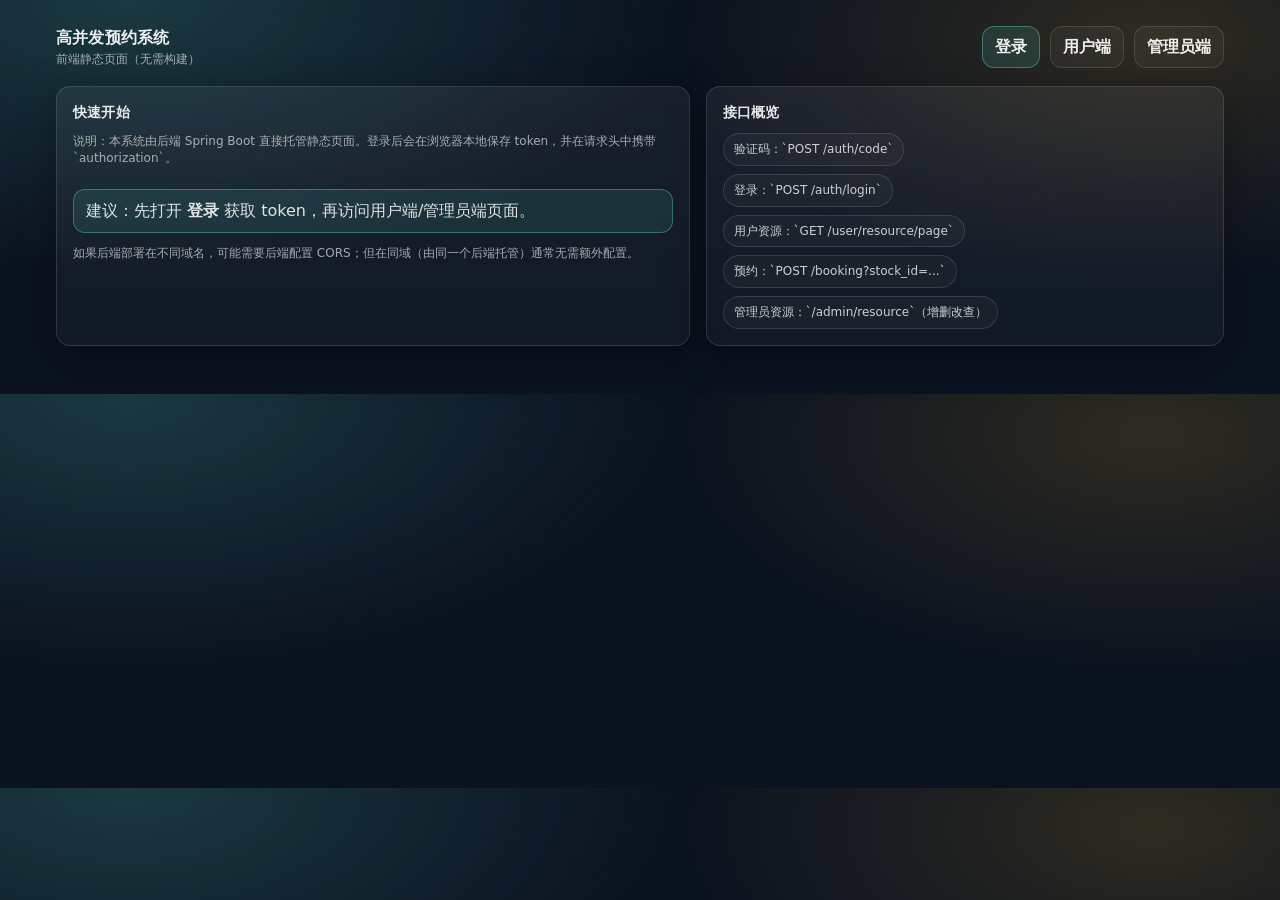
==== target/classes/static/system/index.html @ 346664ca "修复分页查询过多的问题，修复缓存数据无法同步数据库的问题，实现缓存单个Resource数据,修复缓存分页数据时命名错误的问题" ====
<!DOCTYPE html>
<html lang="zh-CN">
<head>
  <meta charset="UTF-8" />
  <meta name="viewport" content="width=device-width, initial-scale=1.0"/>
  <title>预约系统前端入口</title>
  <link rel="stylesheet" href="css/style.css"/>
</head>
<body>
  <div class="wrap">
    <div class="topbar">
      <div class="brand">
        <div class="title">高并发预约系统</div>
        <div class="sub">前端静态页面（无需构建）</div>
      </div>
      <div class="nav">
        <a class="btn primary" href="login.html">登录</a>
        <a class="btn" href="user-resource.html">用户端</a>
        <a class="btn" href="admin-resource.html">管理员端</a>
      </div>
    </div>

    <div class="grid">
      <div class="card">
        <h2>快速开始</h2>
        <div class="small">说明：本系统由后端 Spring Boot 直接托管静态页面。登录后会在浏览器本地保存 token，并在请求头中携带 `authorization`。</div>
        <div style="height:12px"></div>
        <div class="msg ok">
          建议：先打开 <b>登录</b> 获取 token，再访问用户端/管理员端页面。
        </div>
        <div style="height:12px"></div>
        <div class="hint">
          如果后端部署在不同域名，可能需要后端配置 CORS；但在同域（由同一个后端托管）通常无需额外配置。
        </div>
      </div>

      <div class="card">
        <h2>接口概览</h2>
        <div class="pill">验证码：`POST /auth/code`</div>
        <div style="height:8px"></div>
        <div class="pill">登录：`POST /auth/login`</div>
        <div style="height:8px"></div>
        <div class="pill">用户资源：`GET /user/resource/page`</div>
        <div style="height:8px"></div>
        <div class="pill">预约：`POST /booking?stock_id=...`</div>
        <div style="height:8px"></div>
        <div class="pill">管理员资源：`/admin/resource`（增删改查）</div>
      </div>
    </div>
  </div>
</body>
</html>
---- target/classes/static/system/css/style.css ----
:root{
  --bg: #0b1220;
  --card: rgba(255,255,255,.06);
  --card2: rgba(255,255,255,.04);
  --text: rgba(255,255,255,.92);
  --muted: rgba(255,255,255,.62);
  --line: rgba(255,255,255,.12);
  --primary: #5eead4;
  --danger: #fb7185;
  --warning: #fbbf24;
  --shadow: 0 12px 40px rgba(0,0,0,.35);
  --radius: 14px;
  --radius2: 10px;
}

*{ box-sizing: border-box; }
body{
  margin: 0;
  font-family: ui-sans-serif, system-ui, -apple-system, Segoe UI, Roboto, Helvetica, Arial, "Apple Color Emoji","Segoe UI Emoji";
  background: radial-gradient(1000px 500px at 10% 0%, rgba(94,234,212,.18), transparent 55%),
              radial-gradient(800px 400px at 90% 10%, rgba(251,191,36,.14), transparent 60%),
              var(--bg);
  color: var(--text);
  line-height: 1.4;
}

.wrap{
  max-width: 1200px;
  margin: 0 auto;
  padding: 26px 16px 48px;
}

.topbar{
  display:flex;
  align-items:center;
  justify-content:space-between;
  gap: 12px;
  margin-bottom: 18px;
}

.brand{
  display:flex;
  flex-direction:column;
  gap: 2px;
}
.brand .title{
  font-weight: 800;
  letter-spacing: .2px;
  font-size: 16px;
}
.brand .sub{
  color: var(--muted);
  font-size: 12px;
}

.nav{
  display:flex;
  gap: 10px;
  flex-wrap: wrap;
  justify-content: flex-end;
}

.btn{
  appearance: none;
  border: 1px solid var(--line);
  background: var(--card2);
  color: var(--text);
  padding: 9px 12px;
  border-radius: 12px;
  cursor: pointer;
  font-weight: 650;
  transition: transform .06s ease, border-color .12s ease, background .12s ease;
  text-decoration: none;
  display:inline-flex;
  align-items:center;
  gap: 8px;
}
.btn:hover{ border-color: rgba(94,234,212,.35); transform: translateY(-1px); }
.btn:active{ transform: translateY(0); }
.btn.primary{
  border-color: rgba(94,234,212,.35);
  background: rgba(94,234,212,.12);
}
.btn.danger{
  border-color: rgba(251,113,133,.35);
  background: rgba(251,113,133,.10);
}
.btn.ghost{
  background: transparent;
}

.grid{
  display:grid;
  grid-template-columns: 1.1fr .9fr;
  gap: 16px;
}
@media (max-width: 980px){
  .grid{ grid-template-columns: 1fr; }
}

.card{
  background: linear-gradient(180deg, var(--card), rgba(255,255,255,.03));
  border: 1px solid var(--line);
  border-radius: var(--radius);
  box-shadow: var(--shadow);
  padding: 16px;
}

.card h2{
  margin: 0 0 10px;
  font-size: 14px;
  color: rgba(255,255,255,.9);
  letter-spacing: .2px;
}

.row{
  display:flex;
  gap: 12px;
  align-items: flex-end;
  flex-wrap: wrap;
}

.field{
  display:flex;
  flex-direction:column;
  gap: 6px;
  min-width: 160px;
}
.label{
  font-size: 12px;
  color: var(--muted);
}
input, select{
  width: 100%;
  border-radius: 12px;
  border: 1px solid var(--line);
  background: rgba(255,255,255,.04);
  padding: 10px 12px;
  color: var(--text);
  outline: none;
}
input:focus, select:focus{
  border-color: rgba(94,234,212,.5);
}

table{
  width:100%;
  border-collapse: collapse;
  overflow:hidden;
  border-radius: var(--radius2);
  border: 1px solid var(--line);
}
thead th{
  text-align:left;
  font-size: 12px;
  color: var(--muted);
  background: rgba(255,255,255,.03);
  padding: 10px 12px;
  border-bottom: 1px solid var(--line);
}
tbody td{
  padding: 10px 12px;
  border-bottom: 1px solid rgba(255,255,255,.06);
  vertical-align: top;
  font-size: 13px;
}
tbody tr:hover td{
  background: rgba(255,255,255,.03);
}

.hint{
  color: var(--muted);
  font-size: 12px;
}

.msg{
  margin-top: 10px;
  padding: 10px 12px;
  border-radius: 12px;
  border: 1px solid var(--line);
  background: rgba(255,255,255,.03);
  color: rgba(255,255,255,.86);
}
.msg.error{
  border-color: rgba(251,113,133,.35);
  background: rgba(251,113,133,.10);
}
.msg.ok{
  border-color: rgba(94,234,212,.35);
  background: rgba(94,234,212,.10);
}

.small{
  font-size: 12px;
  color: var(--muted);
}

.pill{
  display:inline-flex;
  align-items:center;
  gap: 8px;
  padding: 7px 10px;
  border-radius: 999px;
  border: 1px solid var(--line);
  background: rgba(255,255,255,.03);
  font-size: 12px;
  color: rgba(255,255,255,.78);
}
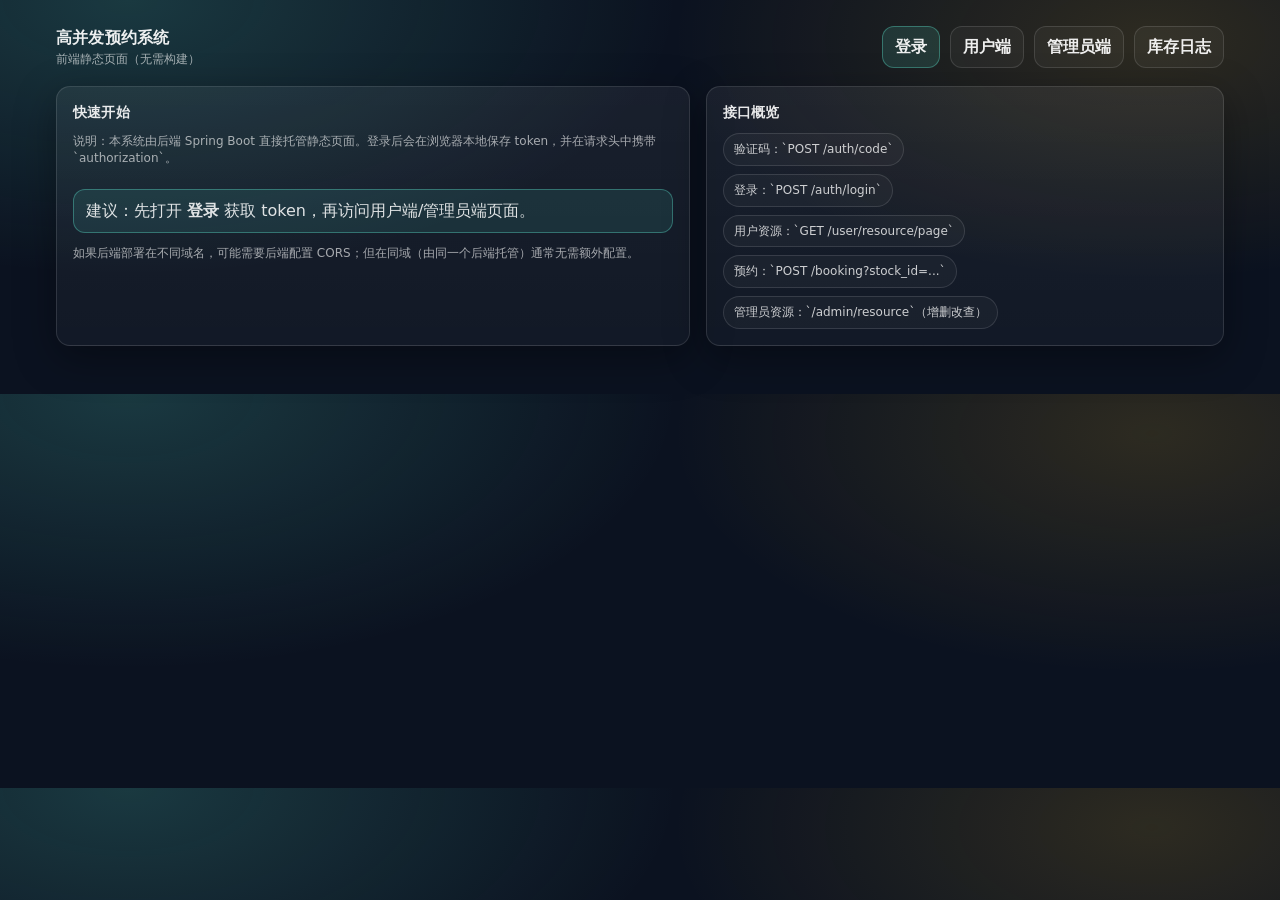
==== commit a94e4001: "实现与前端的对接，解决许多问题" ====
--- a/target/classes/static/system/index.html
+++ b/target/classes/static/system/index.html
@@ -17,6 +17,7 @@
         <a class="btn primary" href="login.html">登录</a>
         <a class="btn" href="user-resource.html">用户端</a>
         <a class="btn" href="admin-resource.html">管理员端</a>
+        <a class="btn" href="stock-change-log.html">库存日志</a>
       </div>
     </div>
 
--- a/target/classes/static/system/css/style.css
+++ b/target/classes/static/system/css/style.css
@@ -74,6 +74,7 @@
   display:inline-flex;
   align-items:center;
   gap: 8px;
+  white-space: nowrap;
 }
 .btn:hover{ border-color: rgba(94,234,212,.35); transform: translateY(-1px); }
 .btn:active{ transform: translateY(0); }
@@ -141,6 +142,22 @@
 }
 input:focus, select:focus{
   border-color: rgba(94,234,212,.5);
+}
+
+select{
+  color-scheme: dark;
+}
+
+/* 部分浏览器对 option 样式支持有限，但加上以增强深色效果 */
+select option{
+  background: #0b1220;
+  color: rgba(255,255,255,.92);
+}
+
+.table-btn{
+  font-size: 12px;
+  padding: 7px 10px;
+  white-space: nowrap;
 }
 
 table{
@@ -207,3 +224,15 @@
   color: rgba(255,255,255,.78);
 }
 
+/* 库存选择弹窗里的“库存卡片”按钮，避免 `.btn` 默认居中导致文字错位 */
+.stock-option-btn{
+  display:flex;
+  flex-direction:column;
+  align-items:flex-start;
+  text-align:left;
+  gap: 6px;
+  width: 100%;
+  padding: 12px 14px;
+  line-height: 1.25;
+}
+
